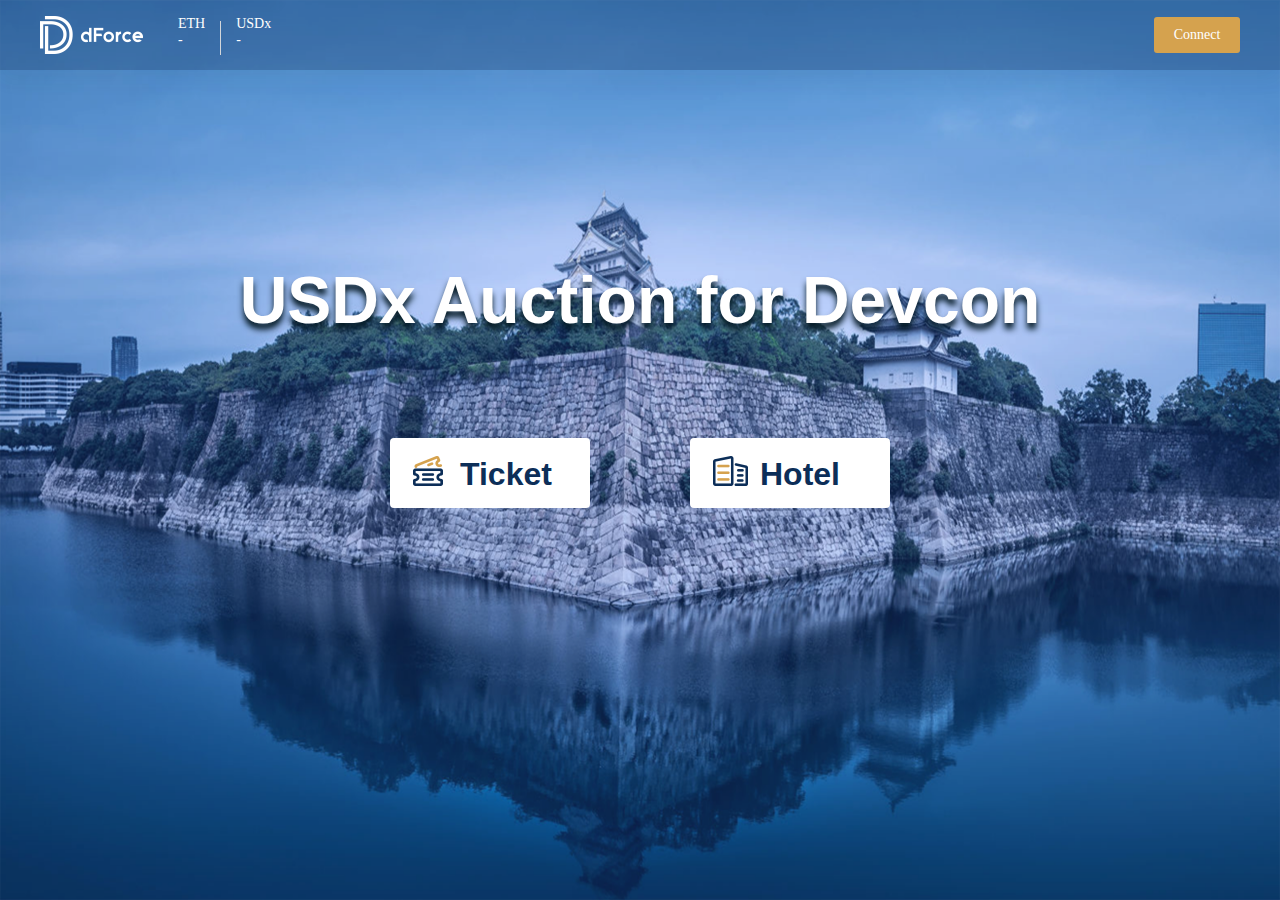
==== dforce/devcon.html @ 94aebb73 "add ticket && hotel" ====
<!DOCTYPE html>
<html lang="en">

<head>
    <meta charset="UTF-8">
    <meta name="viewport" content="width=device-width, initial-scale=1">
    <meta http-equiv="X-UA-Compatible" content="ie=edge">
    <meta name="keywords"
        content="usdt, TUSD, USDC, DAI, PAX, 稳定币, 换汇, 美元, Libra, 外汇, 汇款, maker, defi, 国际支付, blockchain, 区块链, crypto, 加密货币, 虚拟货币, stablecoin,">
    <link rel="stylesheet" href="./src/css/devcon.css" id="changecss">
    <link rel="shortcut icon" href="./favicon.ico">

    <style>
        @font-face {
            font-family: NotoSansHans-Regular;
            src: url('./src/font/NotoSansHans.otf')
        }
    </style>

    <title>Devcon</title>
</head>

<body>
    <div class="body_welcom">
        <div class="topBox">
            <div class="top">
                <div class="left">
                    <div class="left1">
                        <img src="./src/images/devcon_logo.png" alt="">
                    </div>
                    <div class="left2">
                        <div class="token">ETH</div>
                        <div class="balanceETH"> - </div>
                    </div>
                    <div class="line"></div>
                    <div class="left3">
                        <div class="token">USDx</div>
                        <div class="balanceUSDx"> - </div>
                    </div>
                </div>
                <div class="right rightConnect">
                    Connect
                </div>
                <div class="rightAddress" style="display: none; color: #fff;"></div>
                <div class="clear"></div>
            </div>
        </div>

        <h1>USDx Auction for Devcon</h1>

        <div class="twoBtn">
            <div class="btnTicket btn1 toTicket">
                <span class="">Ticket</span>
            </div>
            <div class="btnHotel btn2 toHotel">
                <span class="">Hotel</span>
            </div>
            <div class="clear"></div>
        </div>
    </div>
</body>
<!-- Global site tag (gtag.js) - Google Analytics -->
<script async src="https://www.googletagmanager.com/gtag/js?id=UA-76437833-4"></script>
<script src="./src/js/jquery.min.js"></script>
<script src="./src/js/static.js"></script>
<script>
    // console.log('test', $);
    $(function () {
        $(".myid").click(function () {
            if (location.pathname.replace(/^\//, '') == this.pathname.replace(/^\//, '') && location.hostname == this.hostname) {
                var $target = $(this.hash);
                $target = $target.length && $target || $('[name=' + this.hash.slice(1) + ']');
                if ($target.length) {
                    var targetOffset = $target.offset().top;
                    $('html,body').animate({
                        scrollTop: targetOffset
                    }, 800);
                    return false;
                }
            }
        })
    });
    window.dataLayer = window.dataLayer || [];
    function gtag() {
        dataLayer.push(arguments);
    }
    gtag('js', new Date());
    gtag('config', 'UA-76437833-4');

    // account
    $(function () {
        var myAccount;
        var myAccountShort;

        // R test net
        var addressUSDx = '0x17996ea27d03d68ddc618f9b8f0faf43838acaf6';
        var contractUSDx = web3.eth.contract(abiUSDx).at(addressUSDx);

        $(".rightConnect").click(function () {
            console.log(111);
            web3.currentProvider.enable().then(
                res => {
                    myAccount = res[0];
                    myAccountShort = myAccount.substring(0, 4) + '...' + myAccount.substring(myAccount.length - 6);
                    // console.log(myAccountShort);
                    $('.rightConnect').css('display', 'none');
                    $('.rightAddress').css('display', 'block');
                    $('.rightAddress').html(myAccountShort);

                    web3.eth.getBalance(myAccount, (err, ret) => {
                        $('.balanceETH').html(formatNumber(ret));
                    });
                    contractUSDx.balanceOf.call(myAccount, (err, ret) => {
                        $('.balanceUSDx').html(formatNumber(ret));
                    });
                }
            )
        })

        $(".toTicket").click(function () {
            console.log(111);
            window.location.href = toTicket;
        })
        $(".toHotel").click(function () {
            console.log(222);
            window.location.href = toHotel;
        })
    })
</script>

</html>
---- dforce/src/css/devcon.css ----
* {
    margin: 0;
    padding: 0;
    box-sizing: border-box;
}

ul,
li {
    list-style: none;
}

body {
    -webkit-user-select: none;
    -moz-user-select: none;
    -ms-user-select: none;
    user-select: none;
}

a:link,
a:visited,
a:hover,
a:active {
    text-decoration: none;
    color: rgba(213, 162, 78, 1);
}

.clear {
    clear: both;
}

.nomargin {
    margin-right: 0 !important;
}

/*------------------------------ 分割线 ------------------------------*/
.hidden_before_approve {
    display: none;
}

.rightAddress {
    float: right;
    padding-top: 24px;
    font-size: 16px;
    font-weight: 500;
    color: rgba(54, 71, 79, 1);
}

/*------------------------------ 分割线 ------------------------------*/
div.body_welcom {
    position: absolute;
    top: 0;
    left: 0;
    right: 0;
    bottom: 0;
    background: url('../images/devcon_bg.png') no-repeat 0 0;
    background-size: 100% 100%;
    /* background: red; */

    /* display: none; */
}

div.topBox {
    width: 100%;
    height: 70px;
    background: rgba(11, 34, 73, 0.25);
    box-shadow: 0px 10px 20px 0px rgba(54, 71, 79, 0.05);
}

div.top {
    width: 1200px;
    margin: 0 auto;
    /* background: red; */
}

div.left {
    float: left;
    padding-top: 16px;
}

div.left1 {
    float: left;
    margin-right: 35px;
}

div.left2,
div.left3 {
    float: left;
    /* background: red; */
    color: #fff;
    font-size: 14px;
    font-weight: 400;
    color: rgba(255, 255, 255, 1);
}

div.line {
    float: left;
    width: 1px;
    height: 34px;
    background: rgba(211, 214, 218, 1);
    margin-top: 5px;
    margin-left: 15px;
    margin-right: 15px;
}

div.balanceETH,
div.balanceUSDx {
    /* padding-left: 3px; */
}

div.right {
    width: 86px;
    height: 36px;
    float: right;
    margin-top: 17px;
    font-size: 14px;
    font-weight: 500;
    line-height: 36px;
    text-align: center;
    color: #fff;
    background: rgba(213, 162, 78, 1);
    border-radius: 3px;
    cursor: pointer;
}

div.exchange {
    float: right;
}

div.exchange div.home1,
div.exchange div.ticket1,
div.exchange div.hotel2 {
    float: left;
    width: 55px;
    height: 42px;
    line-height: 42px;
    font-size: 16px;
    font-weight: bold;
    color: rgba(213, 162, 78, 1);
    /* background: red; */
    margin-right: 20px;
    margin-top: 13px;
    text-align: center;
    /* border-bottom: 2px solid rgba(213, 162, 78, 1); */
    cursor: pointer;
    position: relative;
}

h1 {
    text-align: center;
    font-size: 66px;
    font-family: Arial;
    font-weight: bold;
    color: rgba(255, 255, 255, 1);
    text-shadow: 0px 6px 6px rgba(3, 24, 34, 1);
    margin-top: 15%;
}

div.twoBtn {
    /* background: red; */
    width: 500px;
    margin: auto;
    margin-top: 100px;
}

div.twoBtn div.btn1,
div.twoBtn div.btn2 {
    float: left;
    width: 200px;
    height: 70px;
    background: rgba(255, 255, 255, 1) url('../images/devcon_ticket.png') no-repeat 23px 18px;
    border-radius: 4px;
    cursor: pointer;
    font-size: 32px;
    font-family: Arial;
    font-weight: bold;
    color: rgba(12, 46, 88, 1);
    line-height: 30px;
    padding-top: 21px;
    padding-left: 70px;
}

div.twoBtn div.btn2 {
    float: right;
    background: rgba(255, 255, 255, 1) url('../images/devcon_hotel.png') no-repeat 23px 18px;
}

div.twoBtn div.btn1:hover,
div.twoBtn div.btn2:hover {
    /* background: rgba(12, 46, 88, 1); */
    background: rgba(12, 46, 88, 1) url('../images/devcon_ticket_bg.png') no-repeat 23px 18px;
    color: rgba(255, 255, 255, 1);
}

div.twoBtn div.btn2:hover {
    background: rgba(12, 46, 88, 1) url('../images/devcon_hotel_bg.png') no-repeat 23px 18px;
}

/* ---------------------------- 分割线 ---------------------------- */

div.ticket_top_box {
    width: 100%;
    height: 70px;
    background: rgba(255, 255, 255, 1);
    box-shadow: 0px 10px 20px 0px rgba(54, 71, 79, 0.05);
}

div.ticket_top {
    width: 1200px;
    margin: 0 auto;
}

div.ticket_top div.left2,
div.ticket_top div.left3 {
    font-size: 16px;
    font-weight: 500;
    color: rgba(54, 71, 79, 1);

}

div.ticket_top div.left2 div.token,
div.ticket_top div.left3 div.token {
    font-size: 14px;
    font-weight: 400;
    color: rgba(54, 71, 79, 1);
}

div.ticket_time {
    width: 1200px;
    margin: 0 auto;
    height: 188px;
    background: rgba(255, 255, 255, 1);
    box-shadow: 0px 0px 40px 0px rgba(54, 71, 79, 0.08);
    border-radius: 10px;
    margin-top: 35px;
}

div.ticket_time div.title {
    width: 244px;
    height: 48px;
    line-height: 48px;
    text-align: center;
    background: url('../images/devcon_time_bg.png') no-repeat;
    margin: 0 auto;
    font-size: 24px;
    font-weight: bold;
    color: rgba(177, 112, 6, 1);
}

div.ticket_time div.title1 {
    width: 322px;
    background: url('../images/devcon_time_bg1.png') no-repeat;
}

div.ticket_time div.timeline {
    float: left;
    width: 1px;
    height: 60px;
    background: rgba(217, 224, 227, 1);
    margin-top: 45px;
}

div.ticket_time div.time1 {
    float: left;
    width: 24%;
    text-align: center;
    margin-top: 40px;
}

div.ticket_time div.time1 div.timetext {
    font-size: 20px;
    font-weight: 400;
    color: rgba(144, 152, 156, 1);
    margin-bottom: 10px;
}

div.ticket_time div.time1 div.timenumber {
    font-size: 36px;
    font-weight: bold;
    color: rgba(54, 71, 79, 1);
    line-height: 31px;
}

div.ticketTips {
    width: 1200px;
    margin: 0 auto;
    margin-top: 35px;
}

div.ticketTips h2 {
    font-size: 26px;
    font-weight: bold;
    color: rgba(54, 71, 79, 1);
    margin-bottom: 10px;
}

div.ticketTips ul li {
    font-size: 16px;
    font-weight: 400;
    color: rgba(125, 132, 136, 1);
    line-height: 28px;
    position: relative;
    padding-left: 15px;
}

div.ticketTips ul li span {
    position: absolute;
    display: inline-block;
    width: 6px;
    height: 6px;
    /* border-radius: 50%; */
    background: #A0A4A7;
    left: 0;
    top: 11px;
    transform: rotate(45deg);
}

div.ticketTips ul li a {
    color: #0963DC;
}

div.ticketTips div.confirm {
    margin-top: 24px;
}

div.ticketTips div.confirm .imCheckBox {
    margin-right: 10px;
}

div.ticket_bid {
    width: 1200px;
    margin: 0 auto;
    background: rgba(248, 250, 251, 1);
    border-radius: 10px;
    margin-top: 35px;
    padding: 20px;
}

div.ticket_bid p.pbidding {
    font-size: 16px;
    font-weight: 400;
    color: rgba(54, 71, 79, 1);
    margin-bottom: 15px;
}

div.ticket_bid div.bidBox {}

div.ticket_bid div.bidBox input {
    float: left;
    width: 400px;
    height: 44px;
    font-size: 18px;
    border: 1px solid rgba(226, 231, 233, 1);
    border-radius: 3px;
    padding-left: 10px;
}

div.ticket_bid div.bidBox input:focus {
    outline: 1px solid rgba(213, 162, 78, 1);
}

div.ticket_bid div.bidBox div.bidBtn {
    float: left;
    width: 110px;
    text-align: center;
    height: 44px;
    line-height: 44px;
    /* background: rgba(213, 162, 78, 1); */
    background: rgba(218, 224, 227, 1);
    color: #fff;
    border-radius: 3px;
    margin-left: 25px;
}

div.ticket_bid div.bidBox div.bidBtnActive {
    background: rgba(213, 162, 78, 1);
    cursor: pointer;
}

div.ticket_bid div.ticket_bidded,
div.ticket_bid div.ticket_address {
    font-size: 16px;
    font-weight: 400;
    color: rgba(54, 71, 79, 1);
    margin-top: 5px;
}

div.ticket_bid div.ticket_bidded span,
div.ticket_bid div.ticket_address span {
    font-size: 18px;
    font-weight: 600;
    color: #D5A24E;
}

div.ticket_bid div.withdraw {
    width: 160px;
    text-align: center;
    line-height: 44px;
    height: 44px;
    /* background: rgba(213, 162, 78, 1); */
    background: rgba(218, 224, 227, 1);
    border-radius: 3px;
    color: #fff;
    float: left;
    margin-top: 15px;
}

div.ticket_bid div.withdrawActive {
    background: rgba(213, 162, 78, 1);
    cursor: pointer;
}

div.ticket_bid div.ifCanWithdraw {
    float: left;
    margin-top: 22px;
    width: 30px;
    height: 30px;
    /* background: red; */
    padding-top: 5px;
    padding-left: 5px;
    cursor: pointer;
    margin-left: 20px;
    position: relative;
}

div.ticket_bid div.ifCanWithdraw:hover div.withdrawTips {
    display: block;
}

div.ticket_bid div.ifCanWithdraw div.withdrawTips {
    display: none;
    width: 477px;
    height: 36px;
    font-size: 16px;
    font-weight: 400;
    color: rgba(54, 71, 79, 1);
    line-height: 24px;
    position: absolute;
    left: 45px;
    top: -16px;
    background: #fff;
    height: 60px;
    padding-top: 5px;
    padding-left: 10px;
    border-radius: 4px;
}


div.ticket_bid div.ifCanWithdraw div.withdrawTips::after {
    content: '';
    display: block;
    position: absolute;
    left: -20px;
    top: 22px;
    width: 0;
    height: 0;
    border: 10px solid transparent;
    border-right: 10px solid #fff;
}

div.ticket_bid div.ifCanWithdraw div.withdrawTips span {
    color: #D5A24E;
}

div.footer {
    text-align: center;
    font-size: 16px;
    font-weight: 400;
    color: rgba(141, 147, 149, 1);
    line-height: 30px;
    margin-top: 50px;
    margin-bottom: 50px;
}

div.footer span {
    color: #0963DC;
}
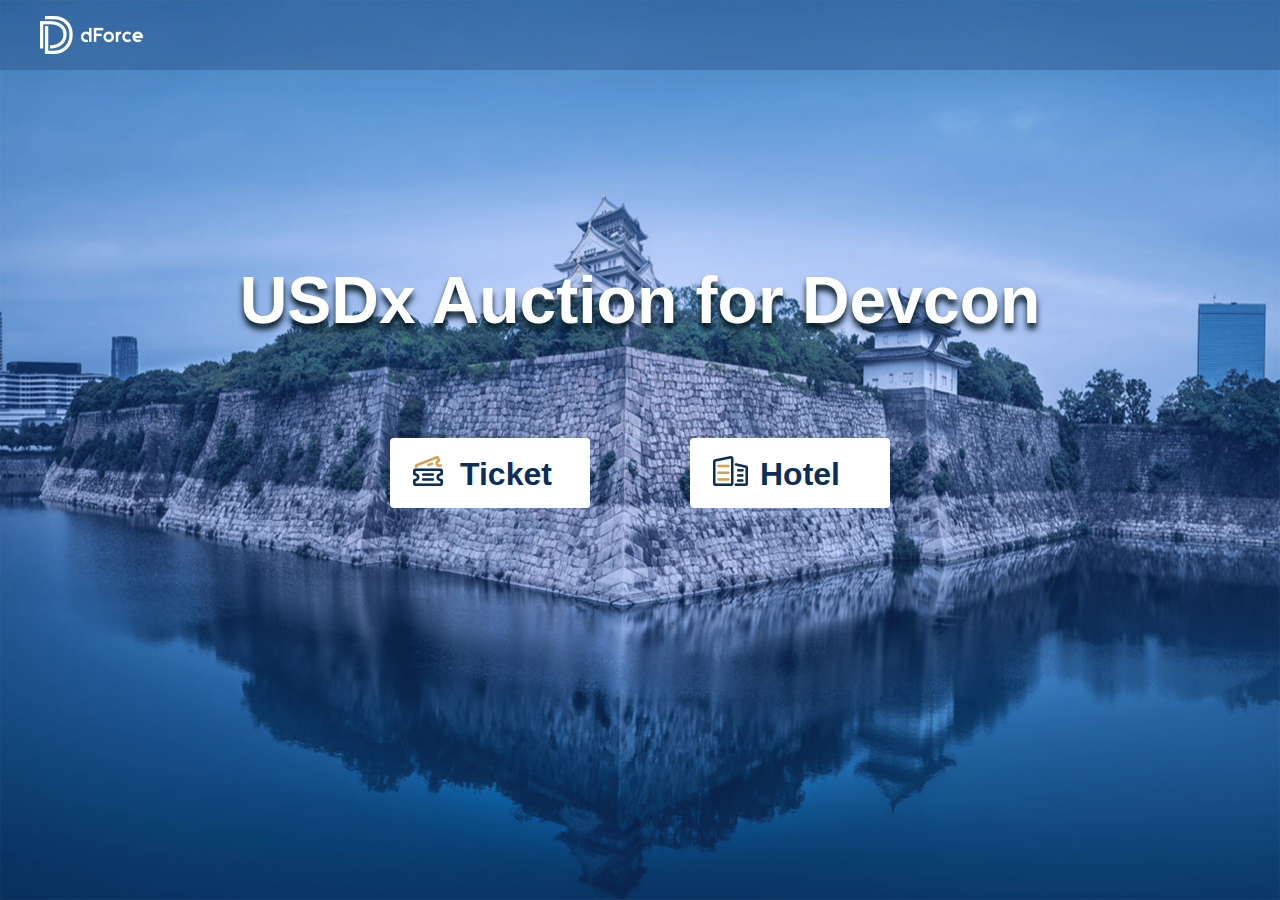
==== commit 1fc23e6b: "update" ====
--- a/dforce/devcon.html
+++ b/dforce/devcon.html
@@ -28,7 +28,7 @@
                     <div class="left1">
                         <img src="./src/images/devcon_logo.png" alt="">
                     </div>
-                    <div class="left2">
+                    <!-- <div class="left2">
                         <div class="token">ETH</div>
                         <div class="balanceETH"> - </div>
                     </div>
@@ -36,11 +36,11 @@
                     <div class="left3">
                         <div class="token">USDx</div>
                         <div class="balanceUSDx"> - </div>
-                    </div>
+                    </div> -->
                 </div>
-                <div class="right rightConnect">
+                <!-- <div class="right rightConnect">
                     Connect
-                </div>
+                </div> -->
                 <div class="rightAddress" style="display: none; color: #fff;"></div>
                 <div class="clear"></div>
             </div>
--- a/dforce/src/css/devcon.css
+++ b/dforce/src/css/devcon.css
@@ -473,4 +473,23 @@
 
 div.footer span {
     color: #0963DC;
+}
+
+/* donghua */
+
+.imTurning {
+    -webkit-animation: spinner 1s infinite linear;
+    animation: spinner 1s infinite linear;
+}
+
+@keyframes spinner {
+    from {
+        -webkit-transform: rotate(0deg);
+        transform: rotate(0deg);
+    }
+
+    to {
+        -webkit-transform: rotate(359deg);
+        transform: ratate(359deg);
+    }
 }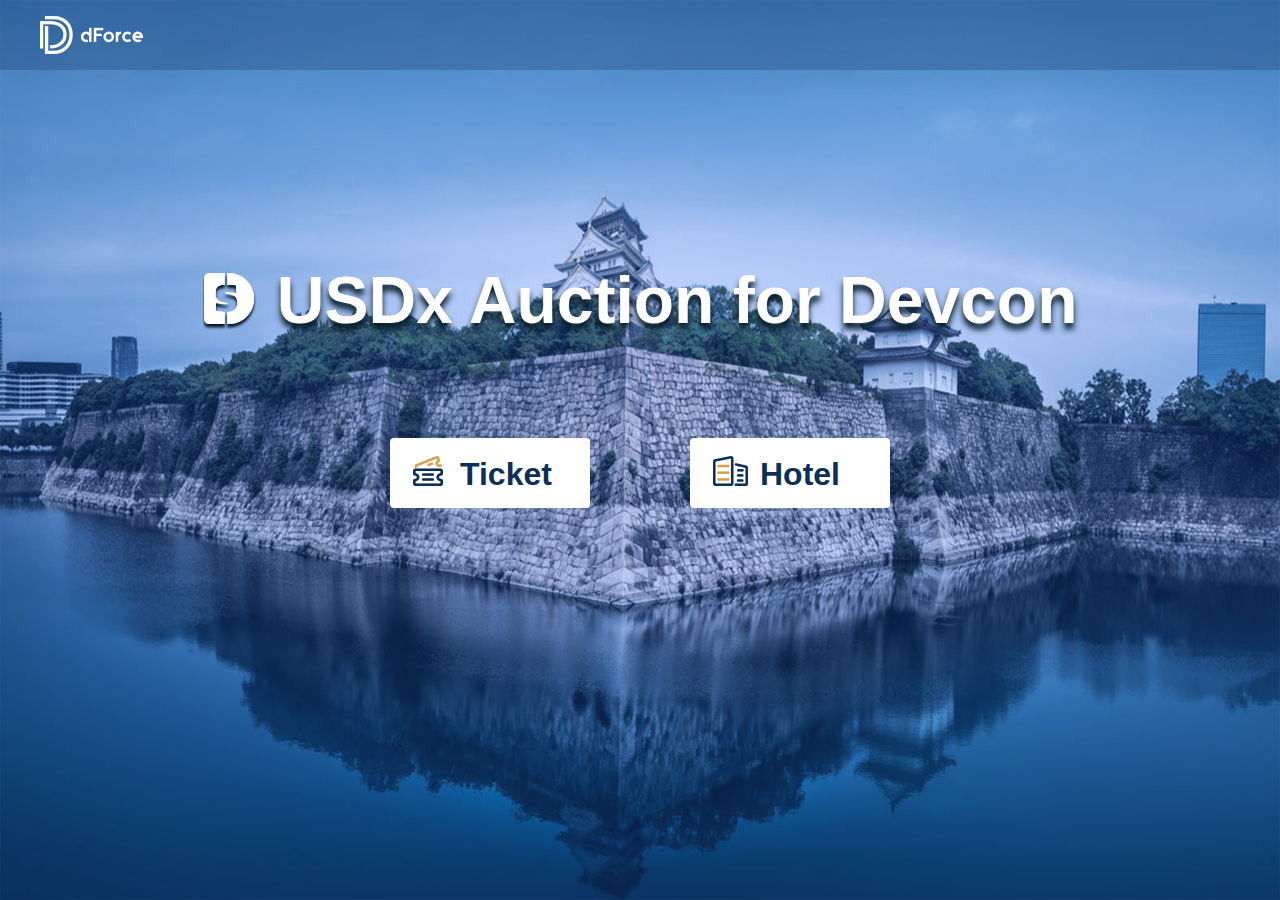
==== commit eb20cd05: "add img" ====
--- a/dforce/devcon.html
+++ b/dforce/devcon.html
@@ -46,7 +46,10 @@
             </div>
         </div>
 
-        <h1>USDx Auction for Devcon</h1>
+        <h1>
+            <img src="./src/images/logo_big.png" alt="" style="width: 56px; margin-bottom: -7px;">
+            USDx Auction for Devcon
+        </h1>
 
         <div class="twoBtn">
             <div class="btnTicket btn1 toTicket">
--- a/dforce/src/css/devcon.css
+++ b/dforce/src/css/devcon.css
@@ -320,6 +320,7 @@
 
 div.ticketTips div.confirm {
     margin-top: 24px;
+    display: none;
 }
 
 div.ticketTips div.confirm .imCheckBox {
@@ -360,7 +361,7 @@
 
 div.ticket_bid div.bidBox div.bidBtn {
     float: left;
-    width: 110px;
+    width: 160px;
     text-align: center;
     height: 44px;
     line-height: 44px;
